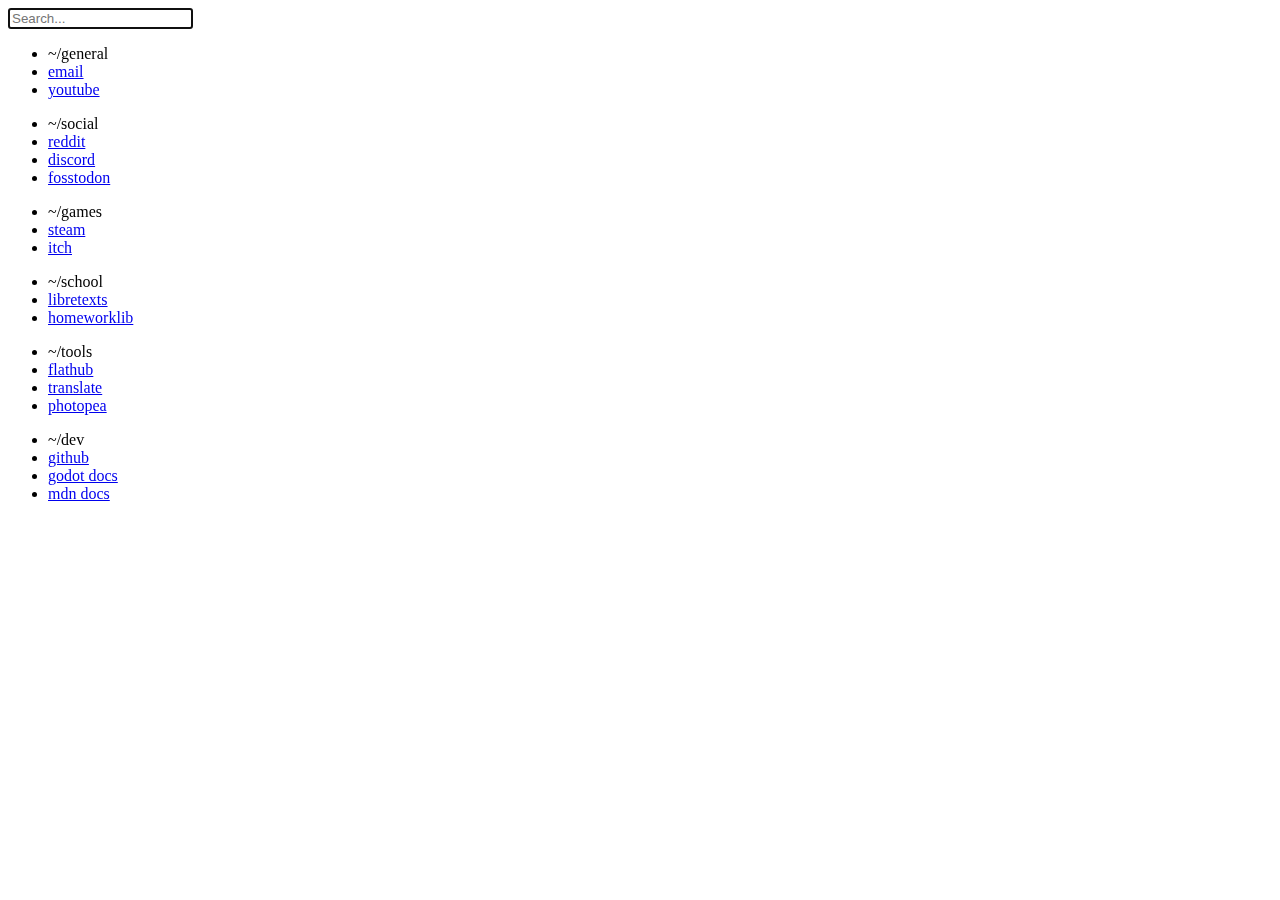
==== index.html @ 90b4f781 "Update index.html" ====
<!DOCTYPE html>
<html lang="en">
<head>
    <title>~/startpage</title>
    <link rel="stylesheet" href="style.css">
    <script src="main.js"></script>
</head>
<body onload="main()">
    <div class="content">
        <div id="time">
            
        </div>
        <div id="date">

        </div>
        <div class="search" id="search">
            <form action="https://duckduckgo.com/" method="get">
                <input type="text" name="q" autocomplete="off" placeholder="Search..." autofocus>
            </form>
        </div>
        <div id="links">
            <div class="list">
                <ul>
                    <li>~/general</li>
                    <li><a href="https://mail.google.com/mail/u/0/#inbox">email</a></li>
                    <li><a href="https://www.youtube.com">youtube</a></li>
                </ul>
            </div>
            <div class="list">
                <ul>
                    <li>~/social</li>
                    <li><a href="https://www.reddit.com">reddit</a></li>
                    <li><a href="https://discord.com/channels/@me">discord</a></li>
                    <li><a href="https://fosstodon.org/home">fosstodon</a></li>
                </ul>
            </div>
            <div class="list">
                <ul>
                    <li>~/games</li>
                    <li><a href="https://steampowered.com">steam</a></li>
                    <li><a href="https://itch.io/">itch</a></li>
                </ul>
            </div>
            
        </div>
        <div id="links" style="margin-top:0px">
            <div class="list">
                <ul>
                    <li>~/school</li>
                    <li><a href="https://libretexts.org/index.html">libretexts</a></li>
                    <li><a href="https://www.homeworklib.com/">homeworklib</a></li>
                </ul>
            </div>
            <div class="list">
                <ul>
                    <li>~/tools</li>
                    <li><a href="https://flathub.org/">flathub</a></li>
                    <li><a href="https://libretranslate.com/">translate</a></li>
                    <li><a href="https://www.photopea.com/">photopea</a></li>
                </ul>
            </div>
            <div class="list">
                <ul>
                    <li>~/dev</li>
                    <li><a href="https://github.com/">github</a></li>
                    <li><a href="https://docs.godotengine.org/en/stable/">godot docs</a></li>
                    <li><a href="https://developer.mozilla.org/en-US/">mdn docs</a></li>
                </ul>
            </div>
        </div>
    </div>
    <div id="weather"></div>
</body>
</html>
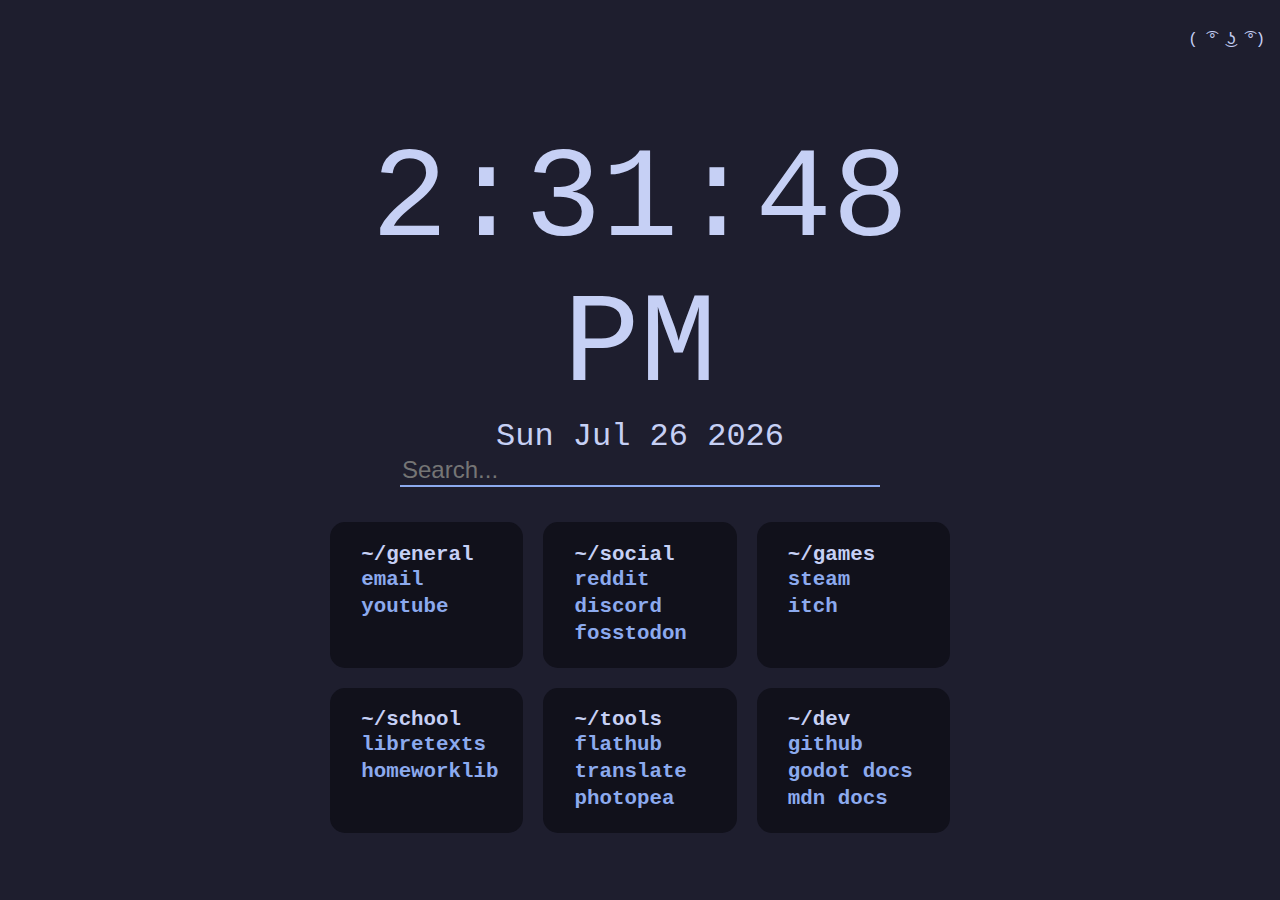
==== commit c60a34e4: "Update index.html" ====
--- a/index.html
+++ b/index.html
@@ -13,11 +13,11 @@
         <div id="date">
 
         </div>
-        <div class="search" id="search">
-            <form action="https://duckduckgo.com/" method="get">
-                <input type="text" name="q" autocomplete="off" placeholder="Search..." autofocus>
-            </form>
-        </div>
+        <form action="https://duckduckgo.com/" method="get" id="search">
+            <div>
+                <input type="search" name="q" placeholder="Search..." autofocus>
+            </div>
+        </form>
         <div id="links">
             <div class="list">
                 <ul>
@@ -69,6 +69,8 @@
             </div>
         </div>
     </div>
-    <div id="weather"></div>
+    <div id="hello">
+        <p>( ͡° ͜ʖ ͡°)</p>
+    </div>
 </body>
 </html>
--- a/style.css
+++ b/style.css
@@ -0,0 +1,109 @@
+:root {
+    --bg: #1e1e2e;
+    --fg: #c6d0f5;
+    --second-bg: #11111b;
+    --blue: #8caaee;
+    
+}
+
+body {
+    font-family: 'Courier New', Courier, monospace;
+    background-color: var(--bg);
+    color: var(--fg);
+    margin: auto;
+    width: 50%;
+}
+
+.content {
+    margin-top: 20%;
+}
+
+#time {
+    font-size: 8em;
+    text-align: center;
+}
+
+#date {
+    font-size: 2em;
+    text-align: center;
+}
+
+input {
+    background-color: var(--bg);
+    border: none;
+    font-size: 1.5em;
+    color: var(--fg);
+    border-bottom: 0.1em solid var(--fg);
+    display: block;
+    margin-left: auto;
+    margin-right: auto;
+    width: 75%;
+} input:focus {
+    border-color: var(--blue);
+    outline: none;
+}
+
+#hello {
+    position: absolute;
+    top: 15px;
+    right: 15px;
+    font-size: 1em;
+}
+
+a {
+    text-decoration: none;
+    color: var(--blue);
+    display: block;
+    display: inline-block;
+    padding: 2px 0px;
+}
+
+a::before {
+    content: "";
+}
+
+a:hover {
+    font-style: italic;
+    font-weight: normal;
+}
+
+#links {
+    margin-top: 25px;
+    display: flex;
+    font-size: 1em;
+    flex-wrap: wrap;
+}
+
+.list {
+    background-color: var(--second-bg);
+    border-radius: 15px;
+    margin: 10px;
+    flex: 1;
+}
+
+ul {
+    list-style-type: none;
+    font-weight: bold;
+    font-size: 1.3em;
+    padding-left: 1.5em;
+}
+
+.favicon {
+    margin-right: 8px;
+    height: 1rem;
+    /* example: <img class="favicon" src="https://icons.duckduckgo.com/ip3/youtube.com.ico" alt="Youtube favicon"> */
+}
+
+/* mobile viewport changes */
+@media screen and (max-aspect-ratio: 4/3) {
+    #links {
+        display: grid;
+    }
+
+    #time {
+        font-size: 5em;
+    }
+    #date {
+        font-size: 2em;
+    }
+}
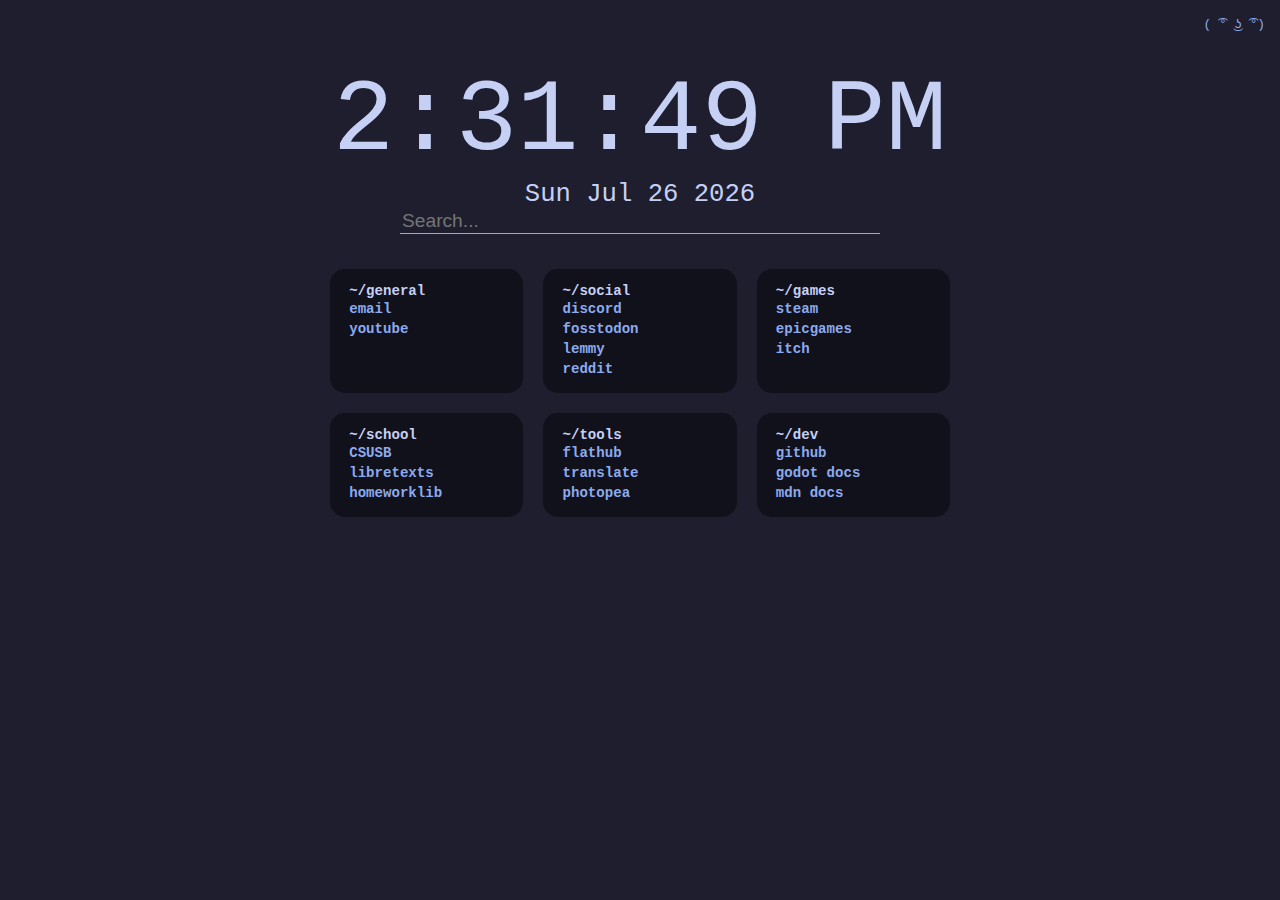
==== commit 29d8a176: "Update index.html" ====
--- a/index.html
+++ b/index.html
@@ -5,6 +5,7 @@
     <link rel="stylesheet" href="style.css">
     <script src="main.js"></script>
 </head>
+<meta name="viewport" content="width=device-width, initial-scale=1.0">
 <body onload="main()">
     <div class="content">
         <div id="time">
@@ -18,7 +19,7 @@
                 <input type="search" name="q" placeholder="Search..." autofocus>
             </div>
         </form>
-        <div id="links">
+        <div id="links"> <!-- row 0 -->
             <div class="list">
                 <ul>
                     <li>~/general</li>
@@ -29,24 +30,27 @@
             <div class="list">
                 <ul>
                     <li>~/social</li>
-                    <li><a href="https://www.reddit.com">reddit</a></li>
                     <li><a href="https://discord.com/channels/@me">discord</a></li>
                     <li><a href="https://fosstodon.org/home">fosstodon</a></li>
+                    <li><a href="https://lemdro.id">lemmy</a></li>
+                    <li><a href="https://www.reddit.com">reddit</a></li>
                 </ul>
             </div>
             <div class="list">
                 <ul>
                     <li>~/games</li>
-                    <li><a href="https://steampowered.com">steam</a></li>
+                    <li><a href="https://store.steampowered.com">steam</a></li>
+                    <li><a href="https://store.epicgames.com">epicgames</a></li>
                     <li><a href="https://itch.io/">itch</a></li>
                 </ul>
             </div>
             
         </div>
-        <div id="links" style="margin-top:0px">
+        <div id="links" style="margin-top:0px"> <!-- row 1 -->
             <div class="list">
                 <ul>
                     <li>~/school</li>
+                    <li><a href="https://www.csusb.edu">CSUSB</a></li>
                     <li><a href="https://libretexts.org/index.html">libretexts</a></li>
                     <li><a href="https://www.homeworklib.com/">homeworklib</a></li>
                 </ul>
@@ -70,7 +74,7 @@
         </div>
     </div>
     <div id="hello">
-        <p>( ͡° ͜ʖ ͡°)</p>
+        <a href="https://www.youtube.com/watch?v=dQw4w9WgXcQ">( ͡° ͜ʖ ͡°)</a>
     </div>
 </body>
 </html>
--- a/style.css
+++ b/style.css
@@ -15,25 +15,25 @@
 }
 
 .content {
-    margin-top: 20%;
+    margin-top: 10%;
 }
 
 #time {
-    font-size: 8em;
+    font-size: 8vw;
     text-align: center;
 }
 
 #date {
-    font-size: 2em;
+    font-size: 2vw;
     text-align: center;
 }
 
 input {
     background-color: var(--bg);
     border: none;
-    font-size: 1.5em;
+    font-size: 1.5vw;
     color: var(--fg);
-    border-bottom: 0.1em solid var(--fg);
+    border-bottom: 0.1vw solid var(--fg);
     display: block;
     margin-left: auto;
     margin-right: auto;
@@ -47,7 +47,7 @@
     position: absolute;
     top: 15px;
     right: 15px;
-    font-size: 1em;
+    font-size: 1vw;
 }
 
 a {
@@ -70,7 +70,7 @@
 #links {
     margin-top: 25px;
     display: flex;
-    font-size: 1em;
+    font-size: 1vw;
     flex-wrap: wrap;
 }
 
@@ -84,8 +84,8 @@
 ul {
     list-style-type: none;
     font-weight: bold;
-    font-size: 1.3em;
-    padding-left: 1.5em;
+    font-size: 1.1vw;
+    padding-left: 1.5vw;
 }
 
 .favicon {
@@ -94,16 +94,31 @@
     /* example: <img class="favicon" src="https://icons.duckduckgo.com/ip3/youtube.com.ico" alt="Youtube favicon"> */
 }
 
-/* mobile viewport changes */
+/* portrait (mobile) viewport changes */
 @media screen and (max-aspect-ratio: 4/3) {
+    #hello {
+        font-size: 2vw;
+    }
+
+    body {
+        width: 80%;
+    }
+
+    #date {
+        font-size: 3vw;
+    }
+
+    input {
+        font-size: 3vw;
+    }
+
     #links {
         display: grid;
     }
 
-    #time {
-        font-size: 5em;
+    ul {
+        font-size: 4vw;
+        text-align: center;
+        padding-left: 0vw;
     }
-    #date {
-        font-size: 2em;
-    }
-}
+}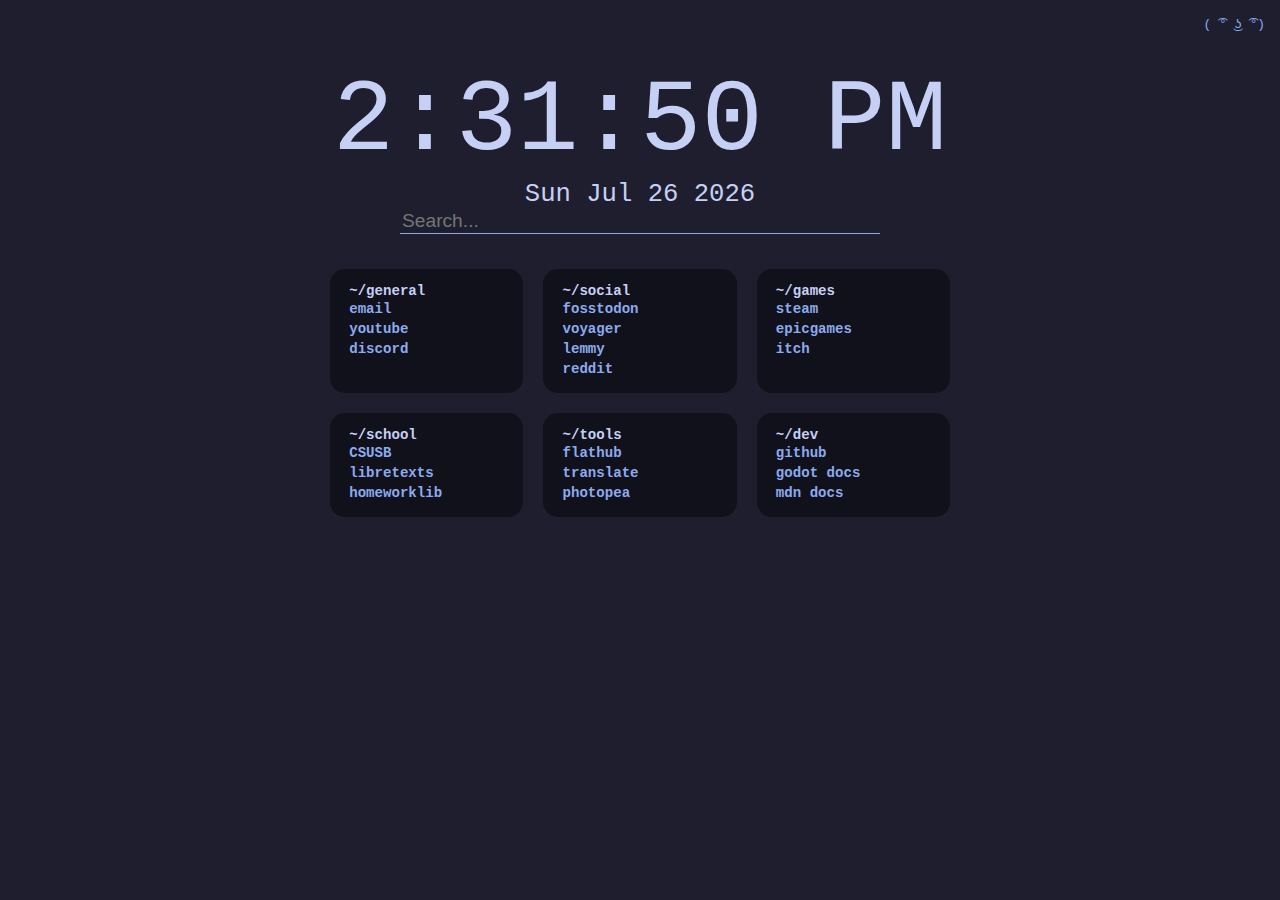
==== commit e8443b44: "Update index.html" ====
--- a/index.html
+++ b/index.html
@@ -25,13 +25,14 @@
                     <li>~/general</li>
                     <li><a href="https://mail.google.com/mail/u/0/#inbox">email</a></li>
                     <li><a href="https://www.youtube.com">youtube</a></li>
+                    <li><a href="https://discord.com/channels/@me">discord</a></li>
                 </ul>
             </div>
             <div class="list">
                 <ul>
                     <li>~/social</li>
-                    <li><a href="https://discord.com/channels/@me">discord</a></li>
                     <li><a href="https://fosstodon.org/home">fosstodon</a></li>
+                    <li><a href="https://vger.app">voyager</a></li>
                     <li><a href="https://lemdro.id">lemmy</a></li>
                     <li><a href="https://www.reddit.com">reddit</a></li>
                 </ul>
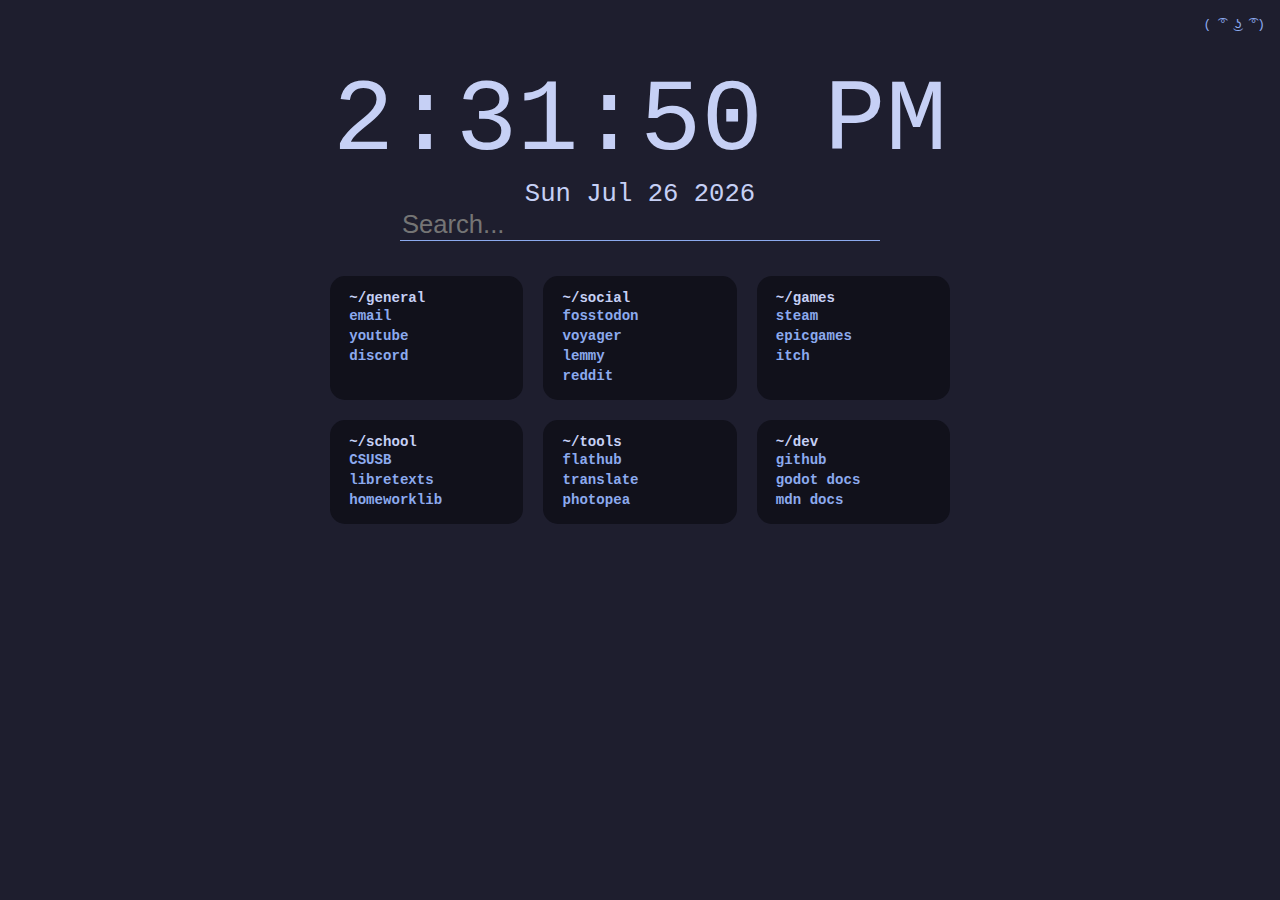
==== commit 09a3dde2: "Update index.html" ====
--- a/index.html
+++ b/index.html
@@ -19,8 +19,8 @@
                 <input type="search" name="q" placeholder="Search..." autofocus>
             </div>
         </form>
-        <div id="links"> <!-- row 0 -->
-            <div class="list">
+        <div id="island_container" style="margin-top:25px"> <!-- row 0 -->
+            <div class="island">
                 <ul>
                     <li>~/general</li>
                     <li><a href="https://mail.google.com/mail/u/0/#inbox">email</a></li>
@@ -28,7 +28,7 @@
                     <li><a href="https://discord.com/channels/@me">discord</a></li>
                 </ul>
             </div>
-            <div class="list">
+            <div class="island">
                 <ul>
                     <li>~/social</li>
                     <li><a href="https://fosstodon.org/home">fosstodon</a></li>
@@ -37,7 +37,7 @@
                     <li><a href="https://www.reddit.com">reddit</a></li>
                 </ul>
             </div>
-            <div class="list">
+            <div class="island">
                 <ul>
                     <li>~/games</li>
                     <li><a href="https://store.steampowered.com">steam</a></li>
@@ -47,8 +47,8 @@
             </div>
             
         </div>
-        <div id="links" style="margin-top:0px"> <!-- row 1 -->
-            <div class="list">
+        <div id="island_container"> <!-- row 1 -->
+            <div class="island">
                 <ul>
                     <li>~/school</li>
                     <li><a href="https://www.csusb.edu">CSUSB</a></li>
@@ -56,7 +56,7 @@
                     <li><a href="https://www.homeworklib.com/">homeworklib</a></li>
                 </ul>
             </div>
-            <div class="list">
+            <div class="island">
                 <ul>
                     <li>~/tools</li>
                     <li><a href="https://flathub.org/">flathub</a></li>
@@ -64,7 +64,7 @@
                     <li><a href="https://www.photopea.com/">photopea</a></li>
                 </ul>
             </div>
-            <div class="list">
+            <div class="island">
                 <ul>
                     <li>~/dev</li>
                     <li><a href="https://github.com/">github</a></li>
--- a/style.css
+++ b/style.css
@@ -1,124 +1,94 @@
-:root {
-    --bg: #1e1e2e;
-    --fg: #c6d0f5;
-    --second-bg: #11111b;
-    --blue: #8caaee;
-    
-}
-
+/* main css */
 body {
-    font-family: 'Courier New', Courier, monospace;
-    background-color: var(--bg);
-    color: var(--fg);
-    margin: auto;
-    width: 50%;
+  font-family: "Courier New", Courier, monospace;
+  font-size: 2vw;
+  background-color: #1e1e2e;
+  color: #c6d0f5;
+  margin: auto;
+  width: 50%;
+  text-align: center;
 }
 
 .content {
-    margin-top: 10%;
+  margin-top: 10%;
+}
+
+input {
+  background-color: #1e1e2e;
+  border: none;
+  font-size: 2vw;
+  color: #c6d0f5;
+  border-bottom: 0.1vw solid #c6d0f5;
+  display: block;
+  margin-left: auto;
+  margin-right: auto;
+  width: 75%;
+}
+input:focus {
+  border-color: #8caaee;
+  outline: none;
+}
+
+#island_container {
+  display: flex;
+  flex-wrap: wrap;
+}
+
+.island {
+  background-color: #11111b;
+  border-radius: 15px;
+  margin: 10px;
+  flex: 1;
+  text-align: left;
+  font-size: 1.1vw;
+}
+.island ul {
+  list-style-type: none;
+  font-weight: bold;
+  padding-left: 1.5vw;
+}
+
+a {
+  text-decoration: none;
+  color: #8caaee;
+  display: inline-block;
+  padding: 2px 0px;
+}
+a::before {
+  content: "";
+}
+a:hover {
+  font-style: italic;
+  font-weight: normal;
 }
 
 #time {
-    font-size: 8vw;
-    text-align: center;
-}
-
-#date {
-    font-size: 2vw;
-    text-align: center;
-}
-
-input {
-    background-color: var(--bg);
-    border: none;
-    font-size: 1.5vw;
-    color: var(--fg);
-    border-bottom: 0.1vw solid var(--fg);
-    display: block;
-    margin-left: auto;
-    margin-right: auto;
-    width: 75%;
-} input:focus {
-    border-color: var(--blue);
-    outline: none;
+  font-size: 8vw;
 }
 
 #hello {
-    position: absolute;
-    top: 15px;
-    right: 15px;
-    font-size: 1vw;
+  position: absolute;
+  top: 15px;
+  right: 15px;
+  font-size: 1vw;
 }
 
-a {
-    text-decoration: none;
-    color: var(--blue);
-    display: block;
-    display: inline-block;
-    padding: 2px 0px;
-}
-
-a::before {
-    content: "";
-}
-
-a:hover {
-    font-style: italic;
-    font-weight: normal;
-}
-
-#links {
-    margin-top: 25px;
-    display: flex;
-    font-size: 1vw;
-    flex-wrap: wrap;
-}
-
-.list {
-    background-color: var(--second-bg);
-    border-radius: 15px;
-    margin: 10px;
-    flex: 1;
-}
-
-ul {
-    list-style-type: none;
-    font-weight: bold;
-    font-size: 1.1vw;
-    padding-left: 1.5vw;
-}
-
-.favicon {
-    margin-right: 8px;
-    height: 1rem;
-    /* example: <img class="favicon" src="https://icons.duckduckgo.com/ip3/youtube.com.ico" alt="Youtube favicon"> */
-}
-
-/* portrait (mobile) viewport changes */
+/* mobile specific */
 @media screen and (max-aspect-ratio: 4/3) {
-    #hello {
-        font-size: 2vw;
-    }
-
-    body {
-        width: 80%;
-    }
-
-    #date {
-        font-size: 3vw;
-    }
-
-    input {
-        font-size: 3vw;
-    }
-
-    #links {
-        display: grid;
-    }
-
-    ul {
-        font-size: 4vw;
-        text-align: center;
-        padding-left: 0vw;
-    }
+  body {
+    width: 80%;
+  }
+  input {
+    font-size: 4vw;
+  }
+  #island_container {
+    display: grid;
+  }
+  .island {
+    text-align: center;
+    font-size: 4vw;
+  }
+  .island ul {
+    padding-left: 0vw;
+  }
 }